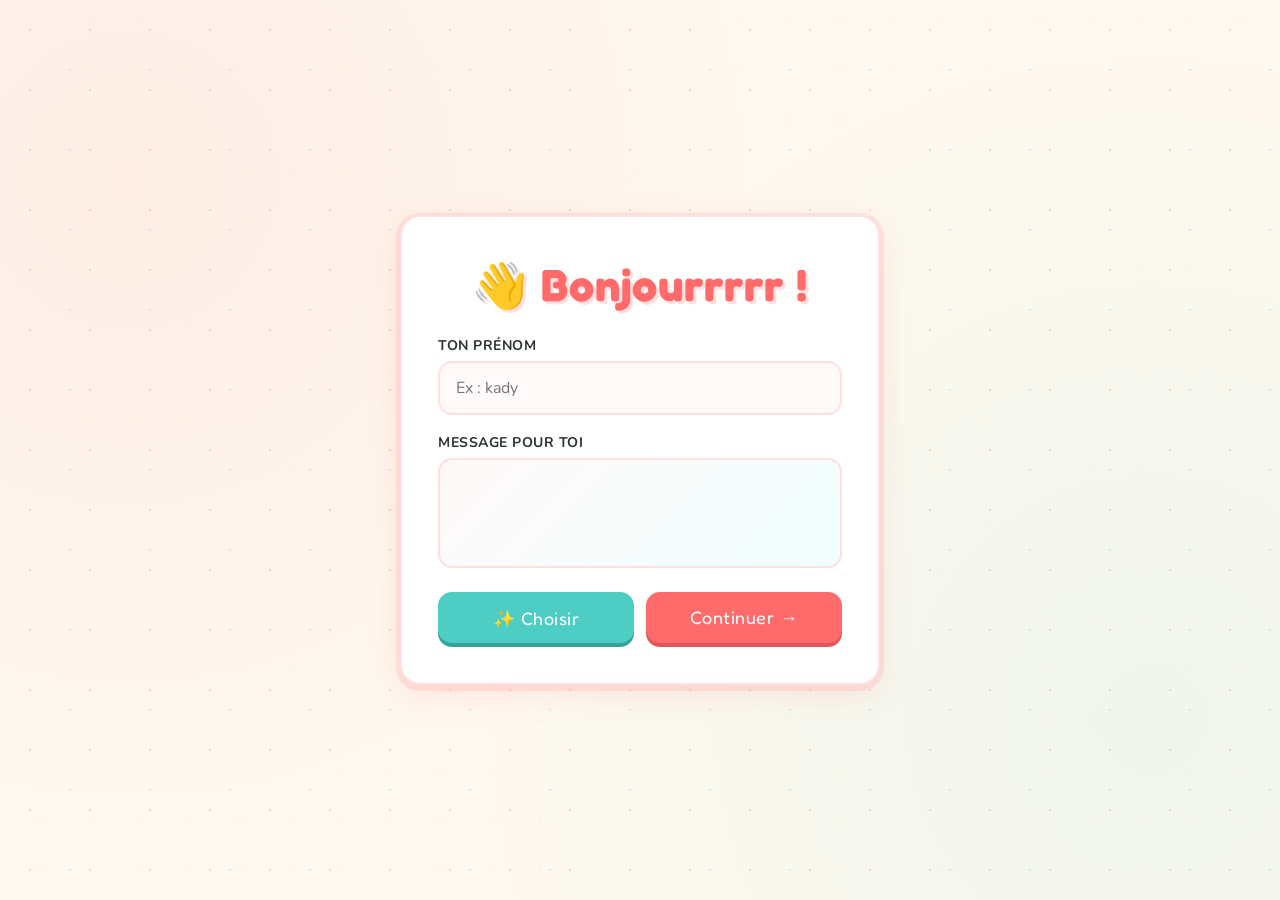
==== index.html @ d7617241 "Add files via upload" ====
<!DOCTYPE html>
<html lang="fr">
<head>
  <meta charset="UTF-8">
  <meta name="viewport" content="width=device-width, initial-scale=1.0">
  <title>Bienvenue 👋</title>
  <link rel="stylesheet" href="styles.css">
</head>
<body>

<div class="container">

  <h1>👋 Bonjourrrrr !</h1>

  <label for="prenom">Ton prénom</label>
  <input
    type="text"
    id="prenom"
    placeholder="Ex : kady"
    autocomplete="given-name"
    maxlength="30">

  <label>Message pour toi</label>
  <textarea
    id="message"
    readonly
    placeholder="✨ Clique sur Choisir pour un message personnalisé !">
  </textarea>

  <div class="buttons">
    <button onclick="choisir()" class="secondary">
      ✨ Choisir
    </button>
    <button onclick="continuer()">
      Continuer →
    </button>
  </div>

</div>

<script src="script.js"></script>
</body>
</html>
---- styles.css ----
@import url('https://fonts.googleapis.com/css2?family=Fredoka+One&family=Nunito:wght@400;600;700&display=swap');

:root {
  --bg: #fef9f0;
  --card: #ffffff;
  --primary: #ff6b6b;
  --primary-dark: #e05555;
  --accent: #4ecdc4;
  --accent2: #ffe66d;
  --text: #2d3436;
  --muted: #b2bec3;
  --shadow: 0 8px 32px rgba(255,107,107,0.15);
  --radius: 20px;
}

* { box-sizing: border-box; margin: 0; padding: 0; }

body {
  min-height: 100vh;
  display: flex;
  justify-content: center;
  align-items: center;
  font-family: 'Nunito', sans-serif;
  background: var(--bg);
  background-image:
    radial-gradient(circle at 10% 20%, rgba(255,107,107,0.08) 0%, transparent 50%),
    radial-gradient(circle at 90% 80%, rgba(78,205,196,0.08) 0%, transparent 50%);
  padding: 20px;
  overflow-x: hidden;
}

/* Confetti dots background */
body::before {
  content: '';
  position: fixed;
  inset: 0;
  background-image:
    radial-gradient(circle, #ff6b6b 1.5px, transparent 1.5px),
    radial-gradient(circle, #4ecdc4 1.5px, transparent 1.5px),
    radial-gradient(circle, #ffe66d 1.5px, transparent 1.5px);
  background-size: 60px 60px, 80px 80px, 50px 50px;
  background-position: 0 0, 30px 30px, 15px 45px;
  opacity: 0.25;
  pointer-events: none;
  z-index: 0;
}

.container {
  position: relative;
  z-index: 1;
  width: 100%;
  max-width: 480px;
  background: var(--card);
  padding: 40px 36px;
  border-radius: var(--radius);
  box-shadow: var(--shadow), 0 2px 0 4px #ff6b6b22;
  border: 2.5px solid #ffe0e0;
  animation: popIn 0.5s cubic-bezier(0.34,1.56,0.64,1) both;
}

@keyframes popIn {
  from { opacity: 0; transform: scale(0.85) translateY(30px); }
  to   { opacity: 1; transform: scale(1) translateY(0); }
}

h1 {
  font-family: 'Fredoka One', cursive;
  font-size: clamp(2rem, 8vw, 2.8rem);
  color: var(--primary);
  text-align: center;
  margin-bottom: 24px;
  letter-spacing: 1px;
  text-shadow: 3px 3px 0 #ffe0e0;
}

label {
  font-weight: 700;
  font-size: 14px;
  color: var(--text);
  display: block;
  margin-bottom: 6px;
  text-transform: uppercase;
  letter-spacing: 0.5px;
}

input, textarea {
  width: 100%;
  padding: 14px 16px;
  font-family: 'Nunito', sans-serif;
  font-size: 16px;
  border: 2.5px solid #ffe0e0;
  border-radius: 14px;
  background: #fff9f9;
  color: var(--text);
  transition: border-color 0.2s, box-shadow 0.2s, transform 0.2s;
  margin-bottom: 18px;
  outline: none;
}

input:focus, textarea:focus {
  border-color: var(--primary);
  box-shadow: 0 0 0 4px rgba(255,107,107,0.12);
  transform: scale(1.01);
  background: #fff;
}

textarea {
  height: 110px;
  resize: none;
}

textarea[readonly] {
  background: linear-gradient(135deg, #fff9f9, #f0fffe);
  cursor: default;
}

.buttons {
  display: flex;
  gap: 12px;
  flex-wrap: wrap;
}

button {
  flex: 1;
  min-width: 120px;
  padding: 14px 20px;
  cursor: pointer;
  border: none;
  border-radius: 14px;
  background: var(--primary);
  color: white;
  font-family: 'Fredoka One', cursive;
  font-size: 18px;
  letter-spacing: 0.5px;
  transition: transform 0.15s, box-shadow 0.15s, background 0.15s;
  box-shadow: 0 4px 0 var(--primary-dark);
  position: relative;
  top: 0;
}

button:hover {
  background: #ff8080;
  transform: translateY(-2px);
  box-shadow: 0 6px 0 var(--primary-dark);
}

button:active {
  transform: translateY(2px);
  box-shadow: 0 2px 0 var(--primary-dark);
  top: 2px;
}

button.secondary {
  background: var(--accent);
  box-shadow: 0 4px 0 #35a39b;
}
button.secondary:hover {
  background: #6edad3;
  box-shadow: 0 6px 0 #35a39b;
}

/* ===== PAGE 2 ===== */
.zone-boutons {
  position: relative;
  height: 220px;
  margin-top: 10px;
}

#oui {
  position: absolute;
  left: 20px;
  bottom: 20px;
  background: var(--accent);
  box-shadow: 0 4px 0 #35a39b;
  min-width: 130px;
}
#oui:hover { background: #6edad3; }

#non {
  position: absolute;
  right: 20px;
  bottom: 20px;
  background: #fd79a8;
  box-shadow: 0 4px 0 #c0597f;
  min-width: 130px;
  transition: left 0.05s, top 0.05s, transform 0.15s, box-shadow 0.15s;
}
#non:hover { background: #fd79a8; }

/* ===== PAGE 3 ===== */
.bravo-icon {
  font-size: 60px;
  text-align: center;
  display: block;
  margin-bottom: 10px;
  animation: bounce 1s ease infinite;
}
@keyframes bounce {
  0%, 100% { transform: translateY(0); }
  50%       { transform: translateY(-12px); }
}

.page3-text {
  background: linear-gradient(135deg, #fff0f9, #f0fffe);
  border: 2.5px solid #ffe0f5;
  border-radius: 14px;
  padding: 20px;
  font-size: 18px;
  font-weight: 700;
  text-align: center;
  color: var(--text);
  line-height: 1.7;
  margin-top: 10px;
}

.confetti-bar {
  display: flex;
  justify-content: center;
  gap: 8px;
  margin-top: 20px;
  font-size: 26px;
  animation: spin 2s linear infinite;
}
@keyframes spin {
  0%   { letter-spacing: 6px; }
  50%  { letter-spacing: 14px; }
  100% { letter-spacing: 6px; }
}

.restart-btn {
  display: block;
  width: 100%;
  margin-top: 20px;
  background: linear-gradient(135deg, var(--primary), #ff8e8e);
  box-shadow: 0 4px 0 var(--primary-dark);
}

/* ===== RESPONSIVE ===== */
@media (max-width: 480px) {
  .container { padding: 28px 20px; }
  .buttons { flex-direction: column; }
  button { min-width: unset; width: 100%; }
  .zone-boutons { height: 200px; }
}
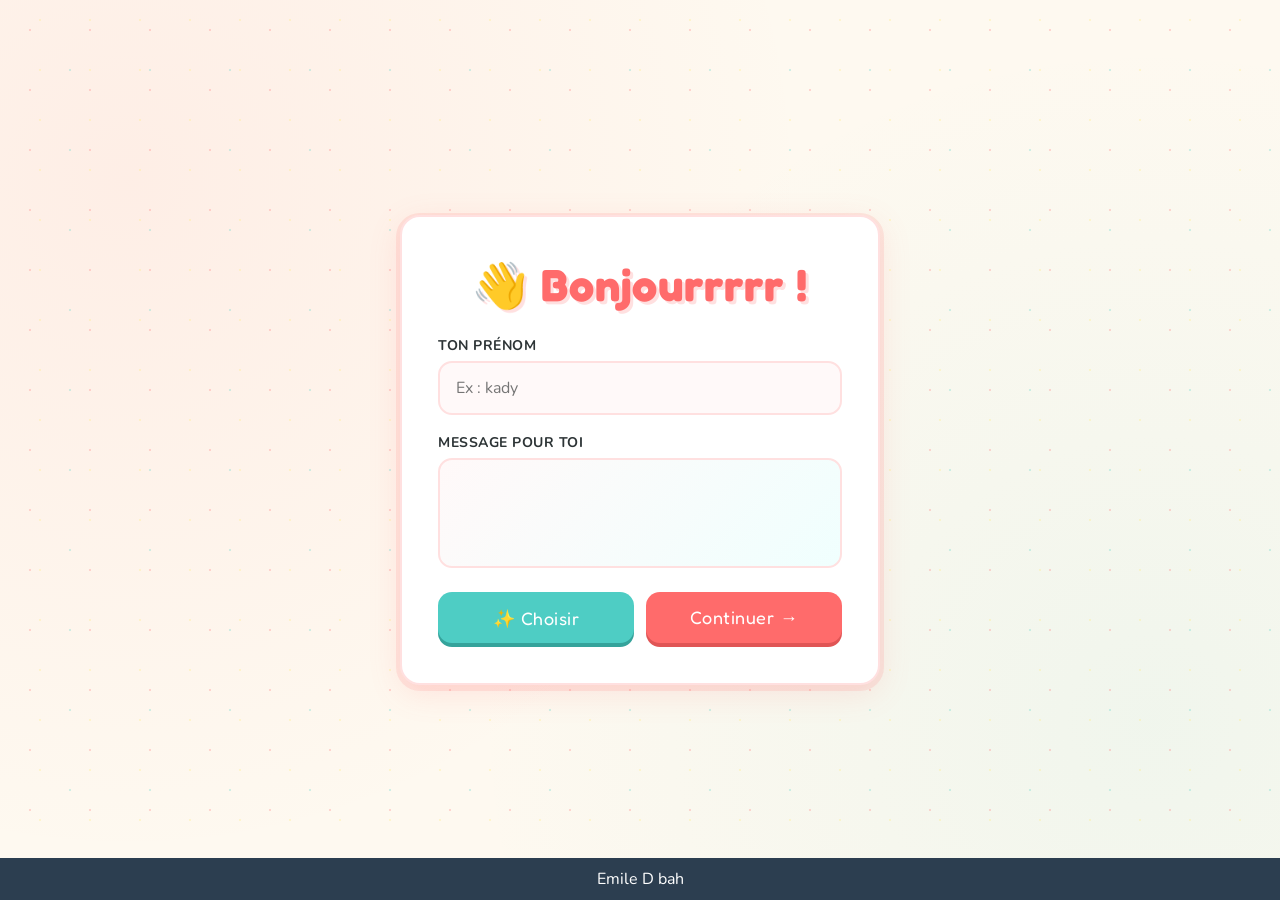
==== commit 3f23cf24: "Ajout de la page 3 et du footer" ====
--- a/index.html
+++ b/index.html
@@ -40,4 +40,5 @@
 
 <script src="script.js"></script>
 </body>
+<footer> Emile D bah</footer>
 </html>
--- a/styles.css
+++ b/styles.css
@@ -150,6 +150,17 @@
   top: 2px;
 }
 
+footer {
+    position: fixed;
+    bottom: 0;
+    left: 0;
+    width: 100%;
+    background: #2c3e50;
+    color: white;
+    text-align: center;
+    padding: 10px;
+}
+
 button.secondary {
   background: var(--accent);
   box-shadow: 0 4px 0 #35a39b;
